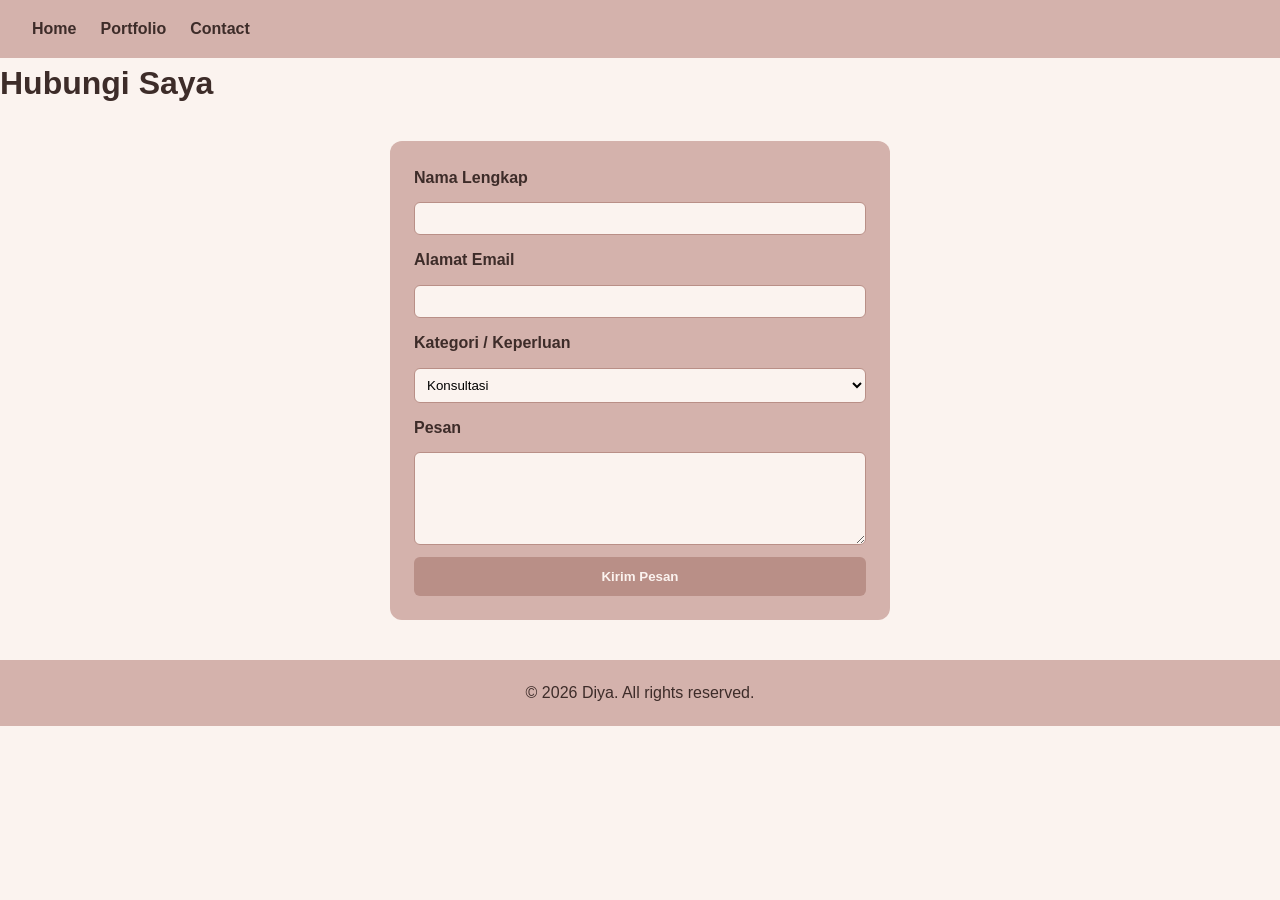
==== MINGGU 1/contact.html @ 4a6feed2 "hi testing" ====
<!DOCTYPE html>
<html lang="id">
<head>
  <meta charset="UTF-8">
  <meta name="viewport" content="width=device-width, initial-scale=1.0">
  <title>Contact - Diya</title>
  <link rel="stylesheet" href="vanilla.css">
</head>
<body>

  <header>
    <nav>
      <ul>
        <li><a href="index.html">Home</a></li>
        <li><a href="portfolio.html">Portfolio</a></li>
        <li><a href="contact.html">Contact</a></li>
      </ul>
    </nav>
  </header>

  <main>
    <h1>Hubungi Saya</h1>

    <form>
      <label for="nama">Nama Lengkap</label>
      <input type="text" id="nama" name="nama" required>

      <label for="email">Alamat Email</label>
      <input type="email" id="email" name="email" required>

      <label for="kategori">Kategori / Keperluan</label>
      <select id="kategori" name="kategori">
        <option value="konsultasi">Konsultasi</option>
        <option value="kolaborasi">Kolaborasi Proyek</option>
        <option value="pertanyaan">Pertanyaan Umum</option>
      </select>

      <label for="pesan">Pesan</label>
      <textarea id="pesan" name="pesan" rows="5" required></textarea>

      <button type="submit">Kirim Pesan</button>
    </form>
  </main>

  <footer>
    <p>&copy; 2026 Diya. All rights reserved.</p>
  </footer>

</body>
</html>
---- MINGGU 1/vanilla.css ----
/* ===== Variables ===== */
:root {
  --mauve: #D4B2AC;
  --mauve-dark: #B98F87;
  --cream: #FBF3EF;
  --text-dark: #3D2C29;
}

/* ===== Reset dasar ===== */
* {
  margin: 0;
  padding: 0;
  box-sizing: border-box;
}

body {
  font-family: Arial, sans-serif;
  color: var(--text-dark);
  background-color: var(--cream);
  line-height: 1.6;
}

/* ===== Header & Nav ===== */
header {
  background-color: var(--mauve);
  padding: 16px 32px;
}

nav ul {
  list-style: none;
  display: flex;
  gap: 24px;
}

nav a {
  text-decoration: none;
  color: var(--text-dark);
  font-weight: bold;
}

nav a:hover {
  color: var(--mauve-dark);
}

/* ===== Hero Section ===== */
#hero {
  text-align: center;
  padding: 60px 20px;
  background-color: var(--mauve);
}

#hero img {
  width: 150px;
  height: 150px;
  border-radius: 50%;
  object-fit: cover;
  border: 4px solid var(--cream);
}

#hero h1 {
  margin-top: 16px;
  font-size: 2rem;
}

/* ===== About & Skills ===== */
#about, #skills {
  padding: 40px 32px;
}

#skills ul {
  list-style: none;
  display: flex;
  flex-wrap: wrap;
  gap: 12px;
}

#skills li {
  background-color: var(--mauve);
  padding: 8px 16px;
  border-radius: 20px;
  font-size: 0.9rem;
}

/* ===== Portfolio: Project Grid ===== */
#project-grid {
  display: grid;
  grid-template-columns: repeat(auto-fit, minmax(280px, 1fr));
  gap: 24px;
  padding: 32px;
}

.project-card {
  background-color: var(--mauve);
  padding: 20px;
  border-radius: 12px;
  border: 2px solid var(--mauve-dark);
}

.tech-badges {
  display: flex;
  gap: 8px;
  margin: 12px 0;
}

.tech-badges span {
  background-color: var(--mauve-dark);
  color: var(--cream);
  padding: 4px 10px;
  border-radius: 12px;
  font-size: 0.8rem;
}

/* ===== Contact Form ===== */
form {
  max-width: 500px;
  margin: 32px auto;
  padding: 24px;
  background-color: var(--mauve);
  border-radius: 12px;
  display: flex;
  flex-direction: column;
  gap: 12px;
}

label {
  font-weight: bold;
}

input, select, textarea {
  padding: 8px;
  border: 1px solid var(--mauve-dark);
  border-radius: 6px;
  font-family: inherit;
  background-color: var(--cream);
}

button {
  background-color: var(--mauve-dark);
  color: var(--cream);
  border: none;
  padding: 12px;
  border-radius: 6px;
  font-weight: bold;
  cursor: pointer;
}

button:hover {
  background-color: var(--text-dark);
}

/* ===== Footer ===== */
footer {
  text-align: center;
  padding: 20px;
  background-color: var(--mauve);
  margin-top: 40px;
}
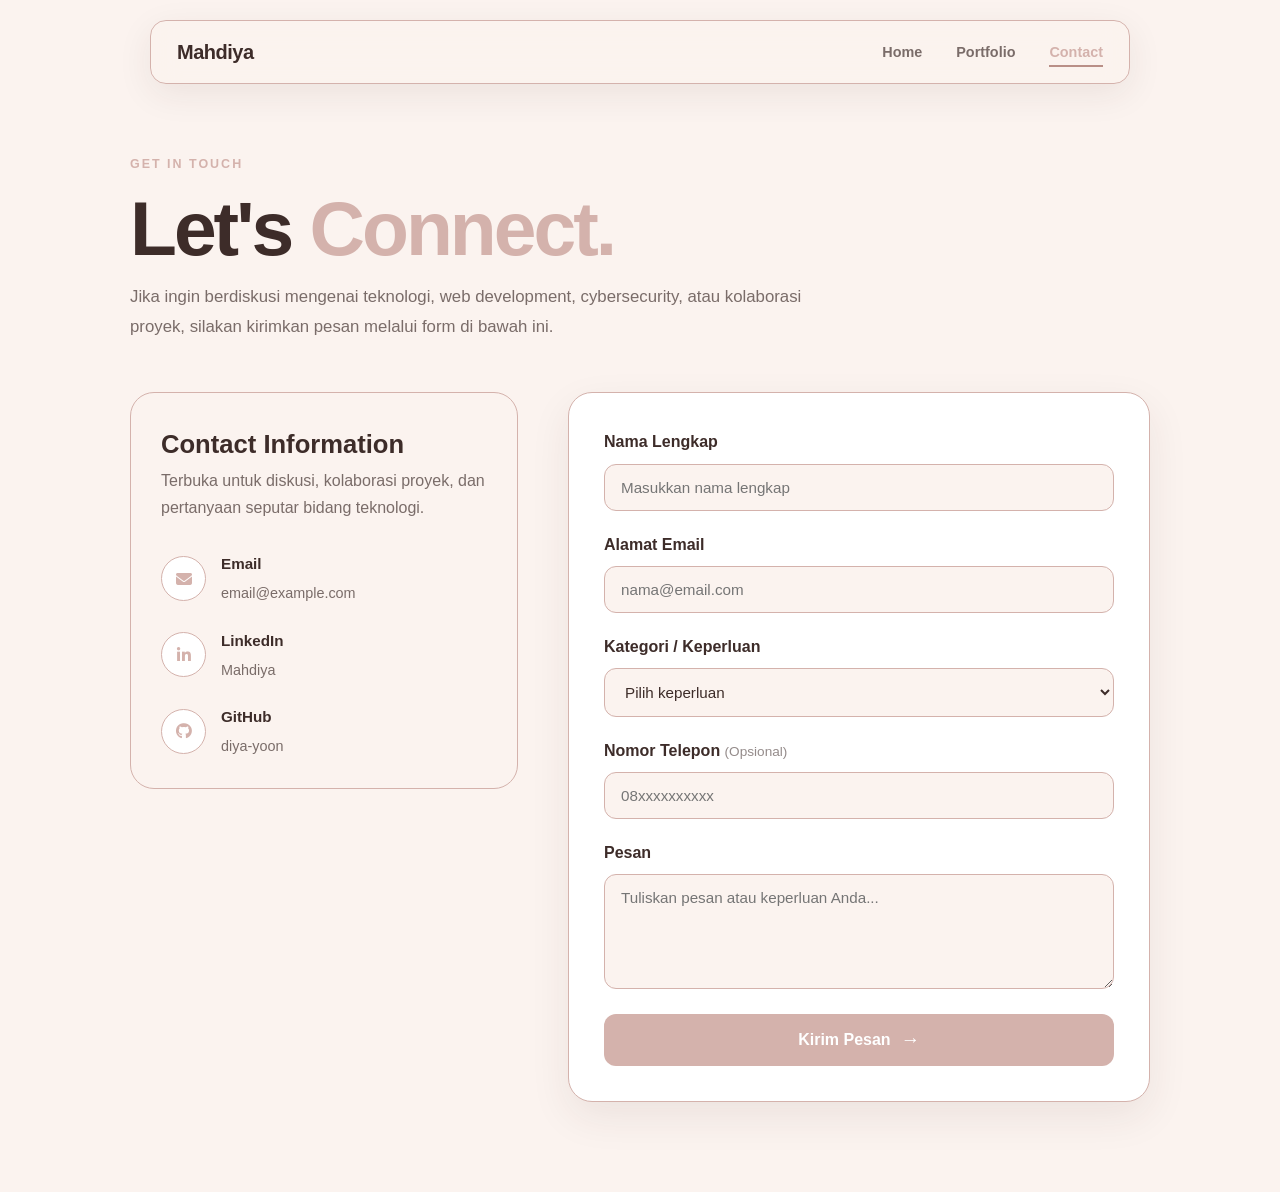
==== commit 2617c5f2: "hi testing" ====
--- a/MINGGU 1/contact.html
+++ b/MINGGU 1/contact.html
@@ -1,50 +1,122 @@
 <!DOCTYPE html>
 <html lang="id">
 <head>
-  <meta charset="UTF-8">
-  <meta name="viewport" content="width=device-width, initial-scale=1.0">
-  <title>Contact - Diya</title>
-  <link rel="stylesheet" href="vanilla.css">
+    <meta charset="UTF-8">
+    <meta name="viewport" content="width=device-width, initial-scale=1.0">
+    <title>Contact | Mahdiya</title>
+    <link rel="stylesheet" href="style.css">
+    <link rel="stylesheet"
+          href="https://cdnjs.cloudflare.com/ajax/libs/font-awesome/6.5.2/css/all.min.css">
 </head>
 <body>
 
-  <header>
-    <nav>
-      <ul>
-        <li><a href="index.html">Home</a></li>
-        <li><a href="portfolio.html">Portfolio</a></li>
-        <li><a href="contact.html">Contact</a></li>
-      </ul>
+<header class="site-header">
+    <nav class="navbar">
+        <a href="index.html" class="logo">Mahdiya</a>
+        <ul class="nav-menu">
+            <li><a href="index.html">Home</a></li>
+            <li><a href="portfolio.html">Portfolio</a></li>
+            <li><a href="contact.html" class="active">Contact</a></li>
+        </ul>
     </nav>
-  </header>
+</header>
 
-  <main>
-    <h1>Hubungi Saya</h1>
+<main>
+    <section class="contact-section">
+        <div class="contact-header">
+            <p class="section-label">GET IN TOUCH</p>
+            <h1>Let's <span>Connect.</span></h1>
+            <p>
+                Jika ingin berdiskusi mengenai teknologi, web development,
+                cybersecurity, atau kolaborasi proyek, silakan kirimkan pesan
+                melalui form di bawah ini.
+            </p>
+        </div>
 
-    <form>
-      <label for="nama">Nama Lengkap</label>
-      <input type="text" id="nama" name="nama" required>
+        <div class="contact-container">
+            <div class="contact-info">
+                <h2>Contact Information</h2>
+                <p>
+                    Terbuka untuk diskusi, kolaborasi proyek, dan pertanyaan
+                    seputar bidang teknologi.
+                </p>
 
-      <label for="email">Alamat Email</label>
-      <input type="email" id="email" name="email" required>
+                <div class="contact-item">
+                    <div class="contact-icon">
+                        <i class="fa-solid fa-envelope"></i>
+                    </div>
+                    <div>
+                        <h3>Email</h3>
+                        <p>email@example.com</p>
+                    </div>
+                </div>
 
-      <label for="kategori">Kategori / Keperluan</label>
-      <select id="kategori" name="kategori">
-        <option value="konsultasi">Konsultasi</option>
-        <option value="kolaborasi">Kolaborasi Proyek</option>
-        <option value="pertanyaan">Pertanyaan Umum</option>
-      </select>
+                <div class="contact-item">
+                    <div class="contact-icon">
+                        <i class="fa-brands fa-linkedin-in"></i>
+                    </div>
+                    <div>
+                        <h3>LinkedIn</h3>
+                        <p>Mahdiya</p>
+                    </div>
+                </div>
 
-      <label for="pesan">Pesan</label>
-      <textarea id="pesan" name="pesan" rows="5" required></textarea>
+                <div class="contact-item">
+                    <div class="contact-icon">
+                        <i class="fa-brands fa-github"></i>
+                    </div>
+                    <div>
+                        <h3>GitHub</h3>
+                        <p>diya-yoon</p>
+                    </div>
+                </div>
+            </div>
 
-      <button type="submit">Kirim Pesan</button>
-    </form>
-  </main>
+            <div class="contact-form-wrapper">
+                <form class="contact-form" action="#" method="post">
+                    <div class="form-group">
+                        <label for="name">Nama Lengkap</label>
+                        <input type="text" id="name" name="name"
+                               placeholder="Masukkan nama lengkap" required>
+                    </div>
 
-  <footer>
-    <p>&copy; 2026 Diya. All rights reserved.</p>
-  </footer>
+                    <div class="form-group">
+                        <label for="email">Alamat Email</label>
+                        <input type="email" id="email" name="email"
+                               placeholder="nama@email.com" required>
+                    </div>
+
+                    <div class="form-group">
+                        <label for="category">Kategori / Keperluan</label>
+                        <select id="category" name="category" required>
+                            <option value="" selected disabled>Pilih keperluan</option>
+                            <option value="consultation">Konsultasi</option>
+                            <option value="collaboration">Kolaborasi Proyek</option>
+                            <option value="question">Pertanyaan Umum</option>
+                        </select>
+                    </div>
+
+                    <div class="form-group">
+                        <label for="phone">Nomor Telepon <span>(Opsional)</span></label>
+                        <input type="tel" id="phone" name="phone"
+                               placeholder="08xxxxxxxxxx">
+                    </div>
+
+                    <div class="form-group">
+                        <label for="message">Pesan</label>
+                        <textarea id="message" name="message" rows="5"
+                                  placeholder="Tuliskan pesan atau keperluan Anda..."
+                                  required></textarea>
+                    </div>
+
+                    <button type="submit" class="contact-submit">
+                        Kirim Pesan <span>→</span>
+                    </button>
+                </form>
+            </div>
+        </div>
+    </section>
+</main>
 
 </body>
-</html>+</html>
--- a/MINGGU 1/style.css
+++ b/MINGGU 1/style.css
@@ -0,0 +1,1432 @@
+
+* {
+    margin: 0;
+    padding: 0;
+    box-sizing: border-box;
+}
+
+html {
+    scroll-behavior: smooth;
+}
+
+body {
+    font-family: "Segoe UI", Arial, sans-serif;
+    background: #FBF3EF;
+    color: #3D2C29;
+    line-height: 1.7;
+}
+
+a {
+    text-decoration: none;
+    color: inherit;
+}
+
+ul {
+    list-style: none;
+}
+
+
+/* ========================================
+   VARIABLES
+======================================== */
+
+:root {
+    --blue: #D4B2AC;
+    --blue-dark: #B98F87;
+    --blue-light: #FBF3EF;
+
+    --yellow: #B98F87;
+    --yellow-light: #FBF3EF;
+
+    --dark: #3D2C29;
+    --gray: rgba(61,44,41,0.68);
+    --border: #D4B2AC;
+
+    --white: #FBF3EF;
+}
+
+
+/* ========================================
+   NAVIGATION
+======================================== */
+
+.site-header {
+    position: sticky;
+    top: 20px;
+    z-index: 1000;
+
+    max-width: 1020px;
+    margin: 0 auto;
+
+    padding: 0 20px;
+}
+
+.navbar {
+    min-height: 64px;
+
+    padding: 0 26px;
+
+    display: flex;
+    align-items: center;
+    justify-content: space-between;
+
+    background: rgba(251, 243, 239, 0.94);
+
+    border: 1px solid var(--border);
+    border-radius: 16px;
+
+    box-shadow:
+        0 10px 35px rgba(61, 44, 41, 0.08);
+
+    backdrop-filter: blur(14px);
+}
+
+.logo {
+    font-size: 1.25rem;
+    font-weight: 800;
+    letter-spacing: -0.5px;
+}
+
+.logo span {
+    color: var(--blue);
+}
+
+.nav-menu {
+    display: flex;
+    gap: 34px;
+}
+
+.nav-menu a {
+    position: relative;
+
+    color: rgba(61,44,41,0.68);
+
+    font-size: 0.9rem;
+    font-weight: 600;
+
+    transition: color 0.2s ease;
+}
+
+.nav-menu a:hover,
+.nav-menu a.active {
+    color: var(--blue);
+}
+
+.nav-menu a::after {
+    content: "";
+
+    position: absolute;
+
+    left: 0;
+    bottom: -7px;
+
+    width: 0;
+    height: 2px;
+
+    background: var(--yellow);
+
+    transition: width 0.2s ease;
+}
+
+.nav-menu a:hover::after,
+.nav-menu a.active::after {
+    width: 100%;
+}
+
+
+/* ========================================
+   HERO
+======================================== */
+
+.hero {
+    max-width: 1020px;
+
+    min-height: 650px;
+
+    margin: auto;
+    padding: 80px 20px 70px;
+
+    display: grid;
+
+    grid-template-columns: 1.1fr 0.9fr;
+
+    align-items: center;
+
+    gap: 60px;
+}
+
+.hero-label {
+    color: var(--blue);
+
+    font-size: 0.78rem;
+    font-weight: 800;
+
+    letter-spacing: 2px;
+    text-transform: uppercase;
+}
+
+.hero h1 {
+    margin-top: 12px;
+
+    font-size: clamp(4rem, 5vw, 6.8rem);
+
+    line-height: 0.95;
+
+    letter-spacing: -5px;
+}
+
+.hero h1 span {
+    color: var(--blue);
+}
+
+.hero h2 {
+    max-width: 620px;
+
+    margin-top: 28px;
+
+    color: #3D2C29;
+
+    font-size: clamp(1.7rem, 2vw, 2.6rem);
+
+    line-height: 1.15;
+
+    letter-spacing: -1px;
+}
+
+.hero-description {
+    max-width: 570px;
+
+    margin-top: 22px;
+
+    color: var(--gray);
+
+    font-size: 1rem;
+}
+
+.hero-actions {
+    margin-top: 32px;
+}
+
+
+/* ========================================
+   BUTTON
+======================================== */
+
+.btn {
+    display: inline-flex;
+
+    align-items: center;
+    gap: 14px;
+
+    padding: 13px 22px;
+
+    border-radius: 10px;
+
+    font-weight: 700;
+
+    transition:
+        transform 0.2s ease,
+        box-shadow 0.2s ease,
+        background 0.2s ease;
+}
+
+.btn span {
+    font-size: 1.2rem;
+}
+
+.btn-primary {
+    background: var(--blue);
+
+    color: white;
+
+    box-shadow:
+        0 12px 25px rgba(185, 143, 135, 0.22);
+}
+
+.btn-primary:hover {
+    background: var(--blue-dark);
+
+    transform: translateY(-2px);
+
+    box-shadow:
+        0 15px 30px rgba(185, 143, 135, 0.28);
+}
+
+
+/* ========================================
+   PROFILE
+======================================== */
+
+.hero-profile {
+    position: relative;
+
+    min-height: 430px;
+
+    display: flex;
+
+    align-items: center;
+    justify-content: center;
+}
+
+.profile-glow {
+    position: absolute;
+
+    width: 350px;
+    height: 350px;
+
+    border-radius: 50%;
+
+    background: #FBF3EF;
+
+    filter: blur(5px);
+}
+
+.profile-image {
+    position: relative;
+
+    z-index: 2;
+
+    width: 330px;
+    height: 330px;
+
+    border-radius: 50%;
+
+    overflow: hidden;
+
+    background: #FBF3EF;
+
+    border: 8px solid white;
+
+    box-shadow:
+        0 25px 60px rgba(61, 44, 41, 0.14),
+        0 0 0 1px #D4B2AC;
+}
+
+.profile-image img {
+    width: 100%;
+    height: 100%;
+
+    object-fit: cover;
+}
+
+.yellow-orb {
+    position: absolute;
+
+    z-index: 3;
+
+    width: 72px;
+    height: 72px;
+
+    right: 45px;
+    top: 55px;
+
+    border-radius: 50%;
+
+    background: var(--yellow);
+}
+
+.blue-orb {
+    position: absolute;
+
+    z-index: 3;
+
+    width: 48px;
+    height: 48px;
+
+    left: 35px;
+    bottom: 70px;
+
+    border-radius: 50%;
+
+    background: #D4B2AC;
+}
+
+
+/* ========================================
+   EXPERTISE
+======================================== */
+
+.expertise {
+    max-width: 1020px;
+
+    margin: 0 auto;
+
+    padding: 0 20px 70px;
+}
+
+.expertise-label {
+    margin-bottom: 18px;
+
+    color: rgba(61,44,41,0.55);
+
+    font-size: 0.75rem;
+    font-weight: 800;
+
+    letter-spacing: 2px;
+    text-transform: uppercase;
+}
+
+.expertise-list {
+    display: flex;
+
+    flex-wrap: wrap;
+
+    gap: 10px;
+}
+
+.expertise-list span {
+    padding: 8px 14px;
+
+    background: white;
+
+    border: 1px solid var(--border);
+
+    border-radius: 999px;
+
+    color: rgba(61,44,41,0.72);
+
+    font-size: 0.85rem;
+    font-weight: 600;
+}
+
+
+/* ========================================
+   SECTION
+======================================== */
+
+.section {
+    max-width: 1020px;
+
+    margin: auto;
+
+    padding: 100px 20px;
+}
+
+.section-heading {
+    max-width: 700px;
+
+    margin-bottom: 55px;
+}
+
+.section-label {
+    color: var(--blue);
+
+    font-size: 0.75rem;
+    font-weight: 800;
+
+    letter-spacing: 2px;
+    text-transform: uppercase;
+}
+
+.section-heading h2 {
+    margin-top: 10px;
+
+    font-size: clamp(2rem, 4vw, 3.2rem);
+
+    line-height: 1.15;
+
+    letter-spacing: -1px;
+}
+
+
+/* ========================================
+   ABOUT
+======================================== */
+
+.about {
+    border-top: 1px solid var(--border);
+}
+
+.about-grid {
+    display: grid;
+
+    grid-template-columns: 0.8fr 1.2fr;
+
+    gap: 70px;
+}
+
+.about-description {
+    color: var(--gray);
+
+    font-size: 1rem;
+}
+
+.about-description p + p {
+    margin-top: 22px;
+}
+
+.skills h3 {
+    margin-bottom: 22px;
+
+    font-size: 1.2rem;
+}
+
+.skill-grid {
+    display: grid;
+
+    grid-template-columns: repeat(2, 1fr);
+
+    gap: 14px;
+}
+
+.skill-card {
+    padding: 22px;
+
+    background: white;
+
+    border: 1px solid var(--border);
+
+    border-radius: 14px;
+
+    transition:
+        transform 0.2s ease,
+        box-shadow 0.2s ease;
+}
+
+.skill-card:hover {
+    transform: translateY(-4px);
+
+    box-shadow:
+        0 15px 35px rgba(61, 44, 41, 0.10);
+}
+
+.skill-number {
+    color: var(--yellow);
+
+    font-size: 0.75rem;
+    font-weight: 800;
+}
+
+.skill-card h4 {
+    margin-top: 8px;
+
+    font-size: 1rem;
+}
+
+.skill-card p {
+    margin-top: 5px;
+
+    color: var(--gray);
+
+    font-size: 0.82rem;
+}
+
+
+/* ========================================
+   JOURNEY
+======================================== */
+
+.journey {
+    background: white;
+
+    max-width: none;
+
+    padding-left: max(20px, calc((100% - 980px) / 2));
+    padding-right: max(20px, calc((100% - 980px) / 2));
+}
+
+.journey-grid {
+    display: grid;
+
+    grid-template-columns: repeat(2, 1fr);
+
+    gap: 20px;
+}
+
+.journey-card {
+    padding: 32px;
+
+    background: #FBF3EF;
+
+    border: 1px solid var(--border);
+
+    border-radius: 16px;
+}
+
+.journey-year {
+    color: var(--blue);
+
+    font-size: 0.75rem;
+    font-weight: 800;
+
+    letter-spacing: 1.5px;
+    text-transform: uppercase;
+}
+
+.journey-card h3 {
+    margin-top: 10px;
+
+    font-size: 1.35rem;
+}
+
+.journey-place {
+    margin-top: 3px;
+
+    color: rgba(61,44,41,0.72);
+
+    font-weight: 600;
+}
+
+.journey-card p:last-child {
+    margin-top: 16px;
+
+    color: var(--gray);
+}
+
+
+/* ========================================
+   CTA
+======================================== */
+
+.cta {
+    max-width: 980px;
+
+    margin: 100px auto;
+
+    padding: 70px 30px;
+
+    text-align: center;
+
+    border-radius: 24px;
+
+    background:
+        linear-gradient(
+            135deg,
+            #D4B2AC,
+            #FBF3EF
+        );
+
+    border: 1px solid var(--border);
+}
+
+.cta h2 {
+    margin-top: 8px;
+
+    font-size: clamp(2rem, 4vw, 3rem);
+}
+
+.cta p:not(.section-label) {
+    margin: 14px auto 25px;
+
+    max-width: 500px;
+
+    color: var(--gray);
+}
+
+
+/* ========================================
+   FOOTER
+======================================== */
+
+.site-footer {
+    padding: 28px 20px;
+
+    display: flex;
+
+    justify-content: space-between;
+
+    max-width: 1020px;
+
+    margin: auto;
+
+    border-top: 1px solid var(--border);
+
+    color: rgba(61,44,41,0.55);
+
+    font-size: 0.8rem;
+}
+
+
+/* ========================================
+   RESPONSIVE
+======================================== */
+
+@media (max-width: 800px) {
+
+    .site-header {
+        top: 10px;
+    }
+
+    .navbar {
+        padding: 0 18px;
+    }
+
+    .nav-menu {
+        gap: 18px;
+    }
+
+    .hero {
+        grid-template-columns: 1fr;
+
+        text-align: center;
+
+        padding-top: 70px;
+    }
+
+    .hero-profile {
+        order: -1;
+
+        min-height: 350px;
+    }
+
+    .hero-description {
+        margin-left: auto;
+        margin-right: auto;
+    }
+
+    .hero-actions {
+        display: flex;
+        justify-content: center;
+    }
+
+    .about-grid {
+        grid-template-columns: 1fr;
+
+        gap: 45px;
+    }
+
+    .journey-grid {
+        grid-template-columns: 1fr;
+    }
+
+    .site-footer {
+        flex-direction: column;
+
+        gap: 5px;
+
+        text-align: center;
+    }
+}
+
+
+@media (max-width: 500px) {
+
+    .navbar {
+        min-height: 58px;
+    }
+
+    .logo {
+        font-size: 1rem;
+    }
+
+    .nav-menu {
+        gap: 12px;
+    }
+
+    .nav-menu a {
+        font-size: 0.78rem;
+    }
+
+    .hero {
+        padding-top: 50px;
+    }
+
+    .hero h1 {
+        font-size: 4rem;
+
+        letter-spacing: -3px;
+    }
+
+    .hero h2 {
+        font-size: 1.5rem;
+    }
+
+    .profile-image {
+        width: 260px;
+        height: 260px;
+    }
+
+    .profile-glow {
+        width: 280px;
+        height: 280px;
+    }
+
+    .yellow-orb {
+        right: 20px;
+        top: 50px;
+
+        width: 55px;
+        height: 55px;
+    }
+
+    .blue-orb {
+        left: 15px;
+        bottom: 50px;
+
+        width: 38px;
+        height: 38px;
+    }
+
+    .skill-grid {
+        grid-template-columns: 1fr;
+    }
+}
+
+/* ========================================
+   PORTFOLIO
+======================================== */
+
+.portfolio-hero {
+    max-width: 1020px;
+
+    margin: auto;
+
+    padding: 110px 20px 70px;
+}
+
+.portfolio-hero h1 {
+    margin-top: 10px;
+
+    font-size: clamp(3rem, 7vw, 5.5rem);
+
+    line-height: 1;
+
+    letter-spacing: -4px;
+}
+
+.portfolio-hero h1 span {
+    color: var(--blue);
+}
+
+.portfolio-hero > p:last-child {
+    max-width: 600px;
+
+    margin-top: 25px;
+
+    color: var(--gray);
+
+    font-size: 1rem;
+}
+
+
+/* PROJECT SECTION */
+
+.project-section {
+    max-width: 1020px;
+
+    margin: auto;
+
+    padding: 20px 20px 100px;
+}
+
+.project-grid {
+    display: grid;
+
+    grid-template-columns: repeat(2, 1fr);
+
+    gap: 20px;
+}
+
+
+/* PROJECT CARD */
+
+.project-card {
+    position: relative;
+
+    min-height: 390px;
+
+    padding: 30px;
+
+    background: white;
+
+    border: 1px solid var(--border);
+
+    border-radius: 18px;
+
+    overflow: hidden;
+
+    transition:
+        transform 0.2s ease,
+        box-shadow 0.2s ease;
+}
+
+.project-card:hover {
+    transform: translateY(-5px);
+
+    box-shadow:
+        0 20px 45px rgba(61, 44, 41, 0.12);
+}
+
+.project-card::after {
+    content: "";
+
+    position: absolute;
+
+    width: 120px;
+    height: 120px;
+
+    right: -40px;
+    bottom: -40px;
+
+    border-radius: 50%;
+
+    background: var(--blue-light);
+}
+
+.project-number {
+    color: var(--yellow);
+
+    font-size: 0.8rem;
+
+    font-weight: 800;
+
+    letter-spacing: 2px;
+}
+
+.project-content {
+    position: relative;
+
+    z-index: 2;
+}
+
+.project-category {
+    margin-top: 35px;
+
+    color: var(--blue);
+
+    font-size: 0.72rem;
+
+    font-weight: 800;
+
+    letter-spacing: 1.5px;
+
+    text-transform: uppercase;
+}
+
+.project-card h2 {
+    margin-top: 8px;
+
+    font-size: 1.65rem;
+
+    line-height: 1.2;
+}
+
+.project-card p:not(.project-category) {
+    margin-top: 14px;
+
+    color: var(--gray);
+
+    font-size: 0.9rem;
+}
+
+.project-tags {
+    display: flex;
+
+    flex-wrap: wrap;
+
+    gap: 7px;
+
+    margin-top: 22px;
+}
+
+.project-tags span {
+    padding: 5px 10px;
+
+    border-radius: 999px;
+
+    background: var(--blue-light);
+
+    color: var(--blue-dark);
+
+    font-size: 0.72rem;
+
+    font-weight: 700;
+}
+
+.project-link {
+    display: inline-block;
+
+    margin-top: 25px;
+
+    color: var(--blue);
+
+    font-size: 0.85rem;
+
+    font-weight: 700;
+}
+
+.project-link:hover {
+    color: var(--blue-dark);
+}
+
+
+/* PORTFOLIO RESPONSIVE */
+
+@media (max-width: 700px) {
+
+    .project-grid {
+        grid-template-columns: 1fr;
+    }
+
+    .portfolio-hero {
+        padding-top: 80px;
+    }
+
+    .portfolio-hero h1 {
+        letter-spacing: -2px;
+    }
+
+}
+
+/* ========================================
+   PROJECT IMAGE SLIDER
+======================================== */
+
+.project-slider {
+    position: relative;
+
+    width: 100%;
+
+    margin-top: 28px;
+}
+
+/* Area yang terlihat */
+
+.slider-window {
+    width: 100%;
+
+    overflow: hidden;
+
+    border-radius: 12px;
+
+    border: 1px solid var(--border);
+
+    background: #FBF3EF;    
+}
+
+/* Track yang bergerak */
+
+.slider-track {
+    display: flex;
+
+    width: 100%;
+
+    transition: transform 0.45s ease;
+}
+
+/* Setiap slide */
+
+.slide {
+    flex: 0 0 100%;
+
+    width: 100%;
+
+    display: flex;
+
+    justify-content: center;
+    align-items: center;
+
+    box-sizing: border-box;
+}
+/* Screenshot */
+
+.slide img {
+    display: block;
+
+    width: 100%;
+
+    height: auto;
+
+    max-height: 360px;
+
+    object-fit: contain;
+
+    border-radius: 10px;
+}
+
+
+/* ========================================
+   SLIDER BUTTON
+======================================== */
+
+.slider-button {
+    position: absolute;
+
+    top: 50%;
+
+    transform: translateY(-50%);
+
+    width: 44px;
+    height: 44px;
+
+    border-radius: 50%;
+
+    border: 1px solid #D4B2AC;
+
+    background: rgba(251, 243, 239, 0.95);
+
+    color: #B98F87;
+
+    font-size: 22px;
+
+    font-weight: 700;
+
+    cursor: pointer;
+
+    z-index: 5;
+
+    box-shadow: 0 5px 15px rgba(61, 44, 41, 0.12);
+
+    transition:
+        transform 0.2s ease,
+        background 0.2s ease;
+}
+
+.slider-button:hover {
+    background: #FBF3EF;
+
+    transform:
+        translateY(-50%)
+        scale(1.08);
+}
+
+.slider-prev {
+    left: 14px;
+}
+
+.slider-next {
+    right: 14px;
+}
+
+
+/* ========================================
+   SLIDER DOTS
+======================================== */
+
+.slider-dots {
+    display: flex;
+
+    justify-content: center;
+    align-items: center;
+
+    gap: 9px;
+
+    margin-top: 15px;
+}
+
+.slider-dot {
+    width: 9px;
+    height: 9px;
+
+    padding: 0;
+
+    border: none;
+
+    border-radius: 50%;
+
+    background: #D4B2AC;
+
+    cursor: pointer;
+
+    transition:
+        width 0.2s ease,
+        background 0.2s ease;
+}
+
+.slider-dot.active {
+    width: 24px;
+
+    border-radius: 10px;
+
+    background: #B98F87;
+}
+
+/* ========================================
+   CONTACT PAGE
+======================================== */
+
+.contact-section {
+    max-width: 1100px;
+    margin: 0 auto;
+    padding: 90px 40px;
+}
+
+
+/* HEADER */
+
+.contact-header {
+    max-width: 700px;
+    margin-bottom: 50px;
+}
+
+.contact-header .section-label {
+    color: var(--blue);
+    font-size: 0.78rem;
+    font-weight: 800;
+    letter-spacing: 2px;
+    text-transform: uppercase;
+}
+
+.contact-header h1 {
+    margin: 15px 0;
+    font-size: clamp(3rem, 6vw, 5rem);
+    line-height: 1;
+    letter-spacing: -3px;
+}
+
+.contact-header h1 span {
+    color: var(--blue);
+}
+
+.contact-header > p:last-child {
+    color: rgba(61,44,41,0.68);
+    font-size: 1.05rem;
+    line-height: 1.8;
+}
+
+
+
+/* CONTACT CONTAINER */
+
+.contact-container {
+    display: grid;
+    grid-template-columns: 0.8fr 1.2fr;
+    gap: 50px;
+    align-items: start;
+}
+
+
+
+/* INFORMATION */
+
+.contact-info {
+    padding: 30px;
+    border-radius: 24px;
+    background: #FBF3EF;
+    border: 1px solid #D4B2AC;
+}
+
+.contact-info h2 {
+    margin-top: 0;
+    color: #3D2C29;
+    font-size: 1.6rem;
+}
+
+.contact-info > p {
+    color: rgba(61,44,41,0.68);
+    line-height: 1.7;
+    margin-bottom: 30px;
+}
+
+
+
+/* CONTACT ITEM */
+
+.contact-item {
+    display: flex;
+    align-items: center;
+    gap: 15px;
+    margin-top: 22px;
+}
+
+.contact-icon {
+    width: 45px;
+    height: 45px;
+
+    display: flex;
+    align-items: center;
+    justify-content: center;
+
+    border-radius: 50%;
+
+    background: white;
+    border: 1px solid #D4B2AC;
+
+    color: var(--blue);
+    font-weight: 800;
+}
+
+.contact-item h3 {
+    margin: 0 0 4px;
+    font-size: 0.95rem;
+    color: #3D2C29;
+}
+
+.contact-item p {
+    margin: 0;
+    color: rgba(61,44,41,0.68);
+    font-size: 0.9rem;
+}
+
+
+
+/* FORM */
+
+.contact-form-wrapper {
+    padding: 35px;
+
+    background: white;
+
+    border: 1px solid #D4B2AC;
+    border-radius: 24px;
+
+    box-shadow: 0 15px 40px rgba(61, 44, 41, 0.08);
+}
+
+.contact-form {
+    display: flex;
+    flex-direction: column;
+    gap: 20px;
+}
+
+
+
+/* FORM GROUP */
+
+.form-group {
+    display: flex;
+    flex-direction: column;
+    gap: 8px;
+}
+
+.form-group label {
+    font-weight: 700;
+    color: #3D2C29;
+}
+
+.form-group label span {
+    font-weight: 400;
+    color: rgba(61,44,41,0.55);
+    font-size: 0.85rem;
+}
+
+
+
+/* INPUT */
+
+.form-group input,
+.form-group select,
+.form-group textarea {
+
+    width: 100%;
+    box-sizing: border-box;
+
+    padding: 14px 16px;
+
+    border: 1px solid #D4B2AC;
+    border-radius: 12px;
+
+    background: #FBF3EF;
+
+    color: #3D2C29;
+
+    font-family: inherit;
+    font-size: 0.95rem;
+
+    outline: none;
+
+    transition:
+        border-color 0.2s ease,
+        box-shadow 0.2s ease;
+}
+
+
+.form-group textarea {
+    resize: vertical;
+}
+
+
+.form-group input:focus,
+.form-group select:focus,
+.form-group textarea:focus {
+
+    border-color: var(--blue);
+
+    box-shadow:
+        0 0 0 3px rgba(185, 143, 135, 0.12);
+}
+
+
+
+/* SUBMIT BUTTON */
+
+.contact-submit {
+
+    margin-top: 5px;
+
+    padding: 15px 25px;
+
+    border: none;
+    border-radius: 12px;
+
+    background: var(--blue);
+    color: white;
+
+    font-size: 1rem;
+    font-weight: 700;
+
+    cursor: pointer;
+
+    display: flex;
+    align-items: center;
+    justify-content: center;
+    gap: 10px;
+
+    transition:
+        transform 0.2s ease,
+        box-shadow 0.2s ease;
+}
+
+
+.contact-submit:hover {
+
+    transform: translateY(-2px);
+
+    box-shadow:
+        0 10px 25px rgba(185, 143, 135, 0.25);
+}
+
+
+.contact-submit span {
+    font-size: 1.2rem;
+}
+
+
+
+/* RESPONSIVE */
+
+@media (max-width: 800px) {
+
+    .contact-section {
+        padding: 60px 25px;
+    }
+
+    .contact-container {
+        grid-template-columns: 1fr;
+    }
+
+    .contact-header h1 {
+        letter-spacing: -2px;
+    }
+
+}
+
+/* ========================================
+   MAHDIYA PROFILE PLACEHOLDER
+======================================== */
+.profile-placeholder {
+    position: relative;
+    z-index: 2;
+    width: 330px;
+    height: 330px;
+    border-radius: 50%;
+    display: flex;
+    align-items: center;
+    justify-content: center;
+    background: #FBF3EF;
+    border: 8px solid white;
+    box-shadow:
+        0 25px 60px rgba(61, 44, 41, 0.14),
+        0 0 0 1px #D4B2AC;
+    color: var(--blue);
+    font-size: 1.5rem;
+    font-weight: 800;
+    letter-spacing: 2px;
+}
+
+@media (max-width: 500px) {
+    .profile-placeholder {
+        width: 260px;
+        height: 260px;
+    }
+}
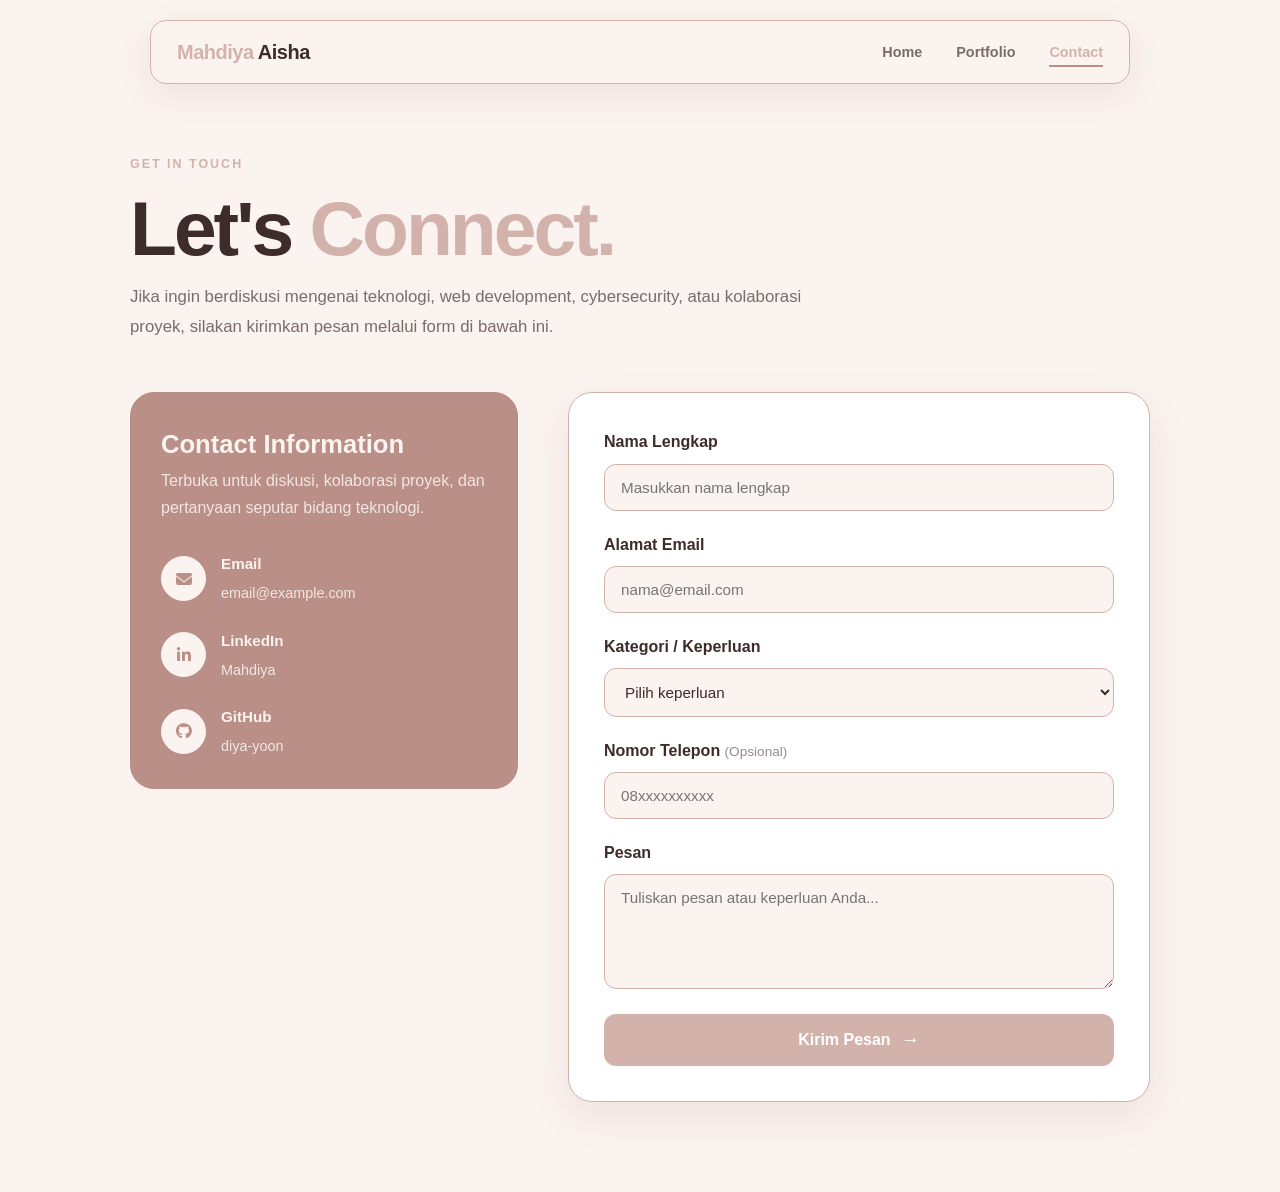
==== commit 81f14209: "masih develop" ====
--- a/MINGGU 1/contact.html
+++ b/MINGGU 1/contact.html
@@ -12,7 +12,7 @@
 
 <header class="site-header">
     <nav class="navbar">
-        <a href="index.html" class="logo">Mahdiya</a>
+        <a href="index.html" class="logo"><span>Mahdiya</span> Aisha</a>
         <ul class="nav-menu">
             <li><a href="index.html">Home</a></li>
             <li><a href="portfolio.html">Portfolio</a></li>
--- a/MINGGU 1/style.css
+++ b/MINGGU 1/style.css
@@ -168,6 +168,8 @@
 .hero h1 {
     margin-top: 12px;
 
+    color: var(--blue);
+
     font-size: clamp(4rem, 5vw, 6.8rem);
 
     line-height: 0.95;
@@ -176,7 +178,7 @@
 }
 
 .hero h1 span {
-    color: var(--blue);
+    color: var(--dark);
 }
 
 .hero h2 {
@@ -777,6 +779,8 @@
 .portfolio-hero h1 {
     margin-top: 10px;
 
+    color: var(--blue);
+
     font-size: clamp(3rem, 7vw, 5.5rem);
 
     line-height: 1;
@@ -785,7 +789,7 @@
 }
 
 .portfolio-hero h1 span {
-    color: var(--blue);
+    color: var(--dark);
 }
 
 .portfolio-hero > p:last-child {
@@ -1192,18 +1196,18 @@
 .contact-info {
     padding: 30px;
     border-radius: 24px;
-    background: #FBF3EF;
-    border: 1px solid #D4B2AC;
+    background: #B98F87;
+    border: 1px solid #B98F87;
 }
 
 .contact-info h2 {
     margin-top: 0;
-    color: #3D2C29;
+    color: #FBF3EF;
     font-size: 1.6rem;
 }
 
 .contact-info > p {
-    color: rgba(61,44,41,0.68);
+    color: rgba(251,243,239,0.88);
     line-height: 1.7;
     margin-bottom: 30px;
 }
@@ -1229,22 +1233,22 @@
 
     border-radius: 50%;
 
-    background: white;
-    border: 1px solid #D4B2AC;
-
-    color: var(--blue);
+    background: #FBF3EF;
+    border: 1px solid #FBF3EF;
+
+    color: #B98F87;
     font-weight: 800;
 }
 
 .contact-item h3 {
     margin: 0 0 4px;
     font-size: 0.95rem;
-    color: #3D2C29;
+    color: #FBF3EF;
 }
 
 .contact-item p {
     margin: 0;
-    color: rgba(61,44,41,0.68);
+    color: rgba(251,243,239,0.88);
     font-size: 0.9rem;
 }
 
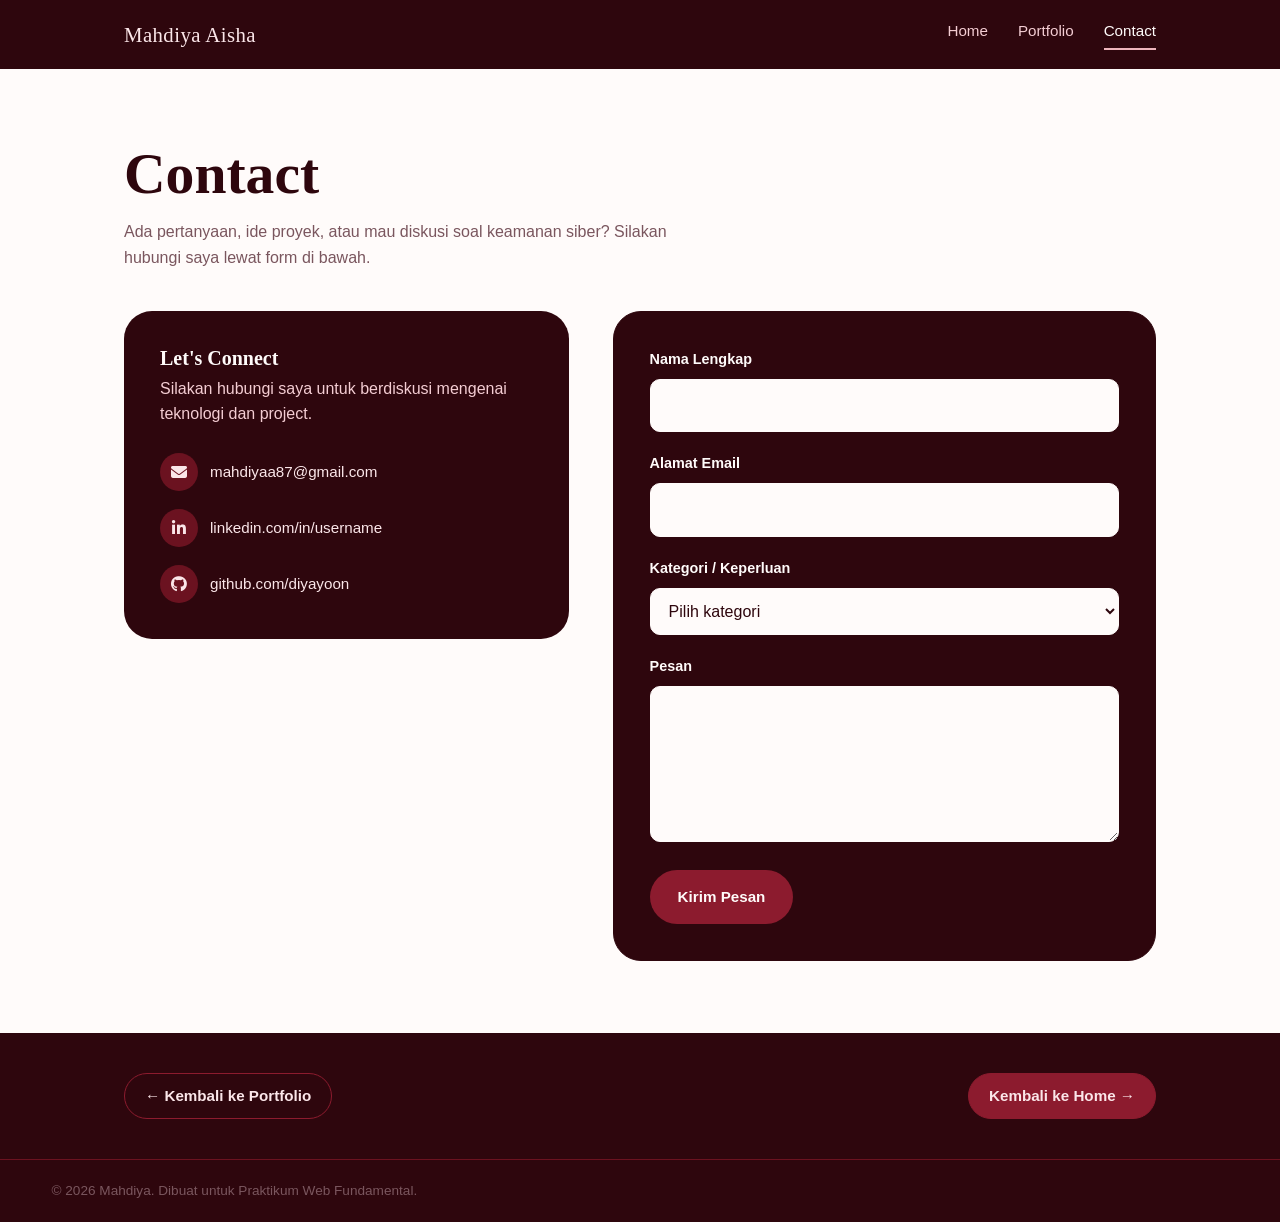
==== commit d889da2c: "pls g sanggup" ====
--- a/MINGGU 1/contact.html
+++ b/MINGGU 1/contact.html
@@ -1,122 +1,138 @@
 <!DOCTYPE html>
 <html lang="id">
 <head>
-    <meta charset="UTF-8">
-    <meta name="viewport" content="width=device-width, initial-scale=1.0">
-    <title>Contact | Mahdiya</title>
-    <link rel="stylesheet" href="style.css">
-    <link rel="stylesheet"
-          href="https://cdnjs.cloudflare.com/ajax/libs/font-awesome/6.5.2/css/all.min.css">
+  <meta charset="UTF-8">
+  <meta name="viewport" content="width=device-width, initial-scale=1.0">
+  <title>Contact | Mahdiya</title>
+
+  <!-- CSS utama -->
+  <link rel="stylesheet" href="style.css">
+
+  <!-- Font Awesome untuk icon -->
+  <link rel="stylesheet"
+        href="https://cdnjs.cloudflare.com/ajax/libs/font-awesome/6.5.2/css/all.min.css">
 </head>
+
 <body>
 
-<header class="site-header">
-    <nav class="navbar">
-        <a href="index.html" class="logo"><span>Mahdiya</span> Aisha</a>
-        <ul class="nav-menu">
-            <li><a href="index.html">Home</a></li>
-            <li><a href="portfolio.html">Portfolio</a></li>
-            <li><a href="contact.html" class="active">Contact</a></li>
-        </ul>
-    </nav>
-</header>
+  <header class="site-header">
+    <div class="wrap">
+      <a href="index.html" class="brand">Mahdiya Aisha</a>
 
-<main>
-    <section class="contact-section">
-        <div class="contact-header">
-            <p class="section-label">GET IN TOUCH</p>
-            <h1>Let's <span>Connect.</span></h1>
-            <p>
-                Jika ingin berdiskusi mengenai teknologi, web development,
-                cybersecurity, atau kolaborasi proyek, silakan kirimkan pesan
-                melalui form di bawah ini.
-            </p>
+      <nav class="nav-links" aria-label="Navigasi utama">
+        <a href="index.html">Home</a>
+        <a href="portfolio.html">Portfolio</a>
+        <a href="contact.html" aria-current="page">Contact</a>
+      </nav>
+    </div>
+  </header>
+
+  <main>
+    <section class="section">
+      <div class="wrap">
+
+        <div class="section-head">
+          <h1>Contact</h1>
+          <p>
+            Ada pertanyaan, ide proyek, atau mau diskusi soal keamanan siber?
+            Silakan hubungi saya lewat form di bawah.
+          </p>
         </div>
 
-        <div class="contact-container">
-            <div class="contact-info">
-                <h2>Contact Information</h2>
-                <p>
-                    Terbuka untuk diskusi, kolaborasi proyek, dan pertanyaan
-                    seputar bidang teknologi.
-                </p>
+        <div class="contact-layout">
 
-                <div class="contact-item">
-                    <div class="contact-icon">
-                        <i class="fa-solid fa-envelope"></i>
-                    </div>
-                    <div>
-                        <h3>Email</h3>
-                        <p>email@example.com</p>
-                    </div>
-                </div>
+          <!-- Contact Information -->
+          <div class="contact-info-card">
+            <h3>Let's Connect</h3>
+            <p>
+              Silakan hubungi saya untuk berdiskusi mengenai teknologi dan project.
+            </p>
 
-                <div class="contact-item">
-                    <div class="contact-icon">
-                        <i class="fa-brands fa-linkedin-in"></i>
-                    </div>
-                    <div>
-                        <h3>LinkedIn</h3>
-                        <p>Mahdiya</p>
-                    </div>
-                </div>
+            <div class="contact-info-list">
 
-                <div class="contact-item">
-                    <div class="contact-icon">
-                        <i class="fa-brands fa-github"></i>
-                    </div>
-                    <div>
-                        <h3>GitHub</h3>
-                        <p>diya-yoon</p>
-                    </div>
-                </div>
+              <a href="mailto:mahdiyaa87@gmail.com">
+                <span class="icon">
+                  <i class="fa-solid fa-envelope"></i>
+                </span>
+                mahdiyaa87@gmail.com
+              </a>
+
+              <a href="https://linkedin.com/in/username"
+                 target="_blank"
+                 rel="noopener">
+                <span class="icon">
+                  <i class="fa-brands fa-linkedin-in"></i>
+                </span>
+                linkedin.com/in/username
+              </a>
+
+              <a href="https://github.com/diyayoon"
+                 target="_blank"
+                 rel="noopener">
+                <span class="icon">
+                  <i class="fa-brands fa-github"></i>
+                </span>
+                github.com/diyayoon
+              </a>
+
+            </div>
+          </div>
+
+          <!-- Message Form -->
+          <form class="form-card" action="#" method="post">
+
+            <div class="form-row">
+              <label for="name">Nama Lengkap</label>
+              <input type="text" id="name" name="name" required>
             </div>
 
-            <div class="contact-form-wrapper">
-                <form class="contact-form" action="#" method="post">
-                    <div class="form-group">
-                        <label for="name">Nama Lengkap</label>
-                        <input type="text" id="name" name="name"
-                               placeholder="Masukkan nama lengkap" required>
-                    </div>
+            <div class="form-row">
+              <label for="email">Alamat Email</label>
+              <input type="email" id="email" name="email" required>
+            </div>
 
-                    <div class="form-group">
-                        <label for="email">Alamat Email</label>
-                        <input type="email" id="email" name="email"
-                               placeholder="nama@email.com" required>
-                    </div>
+            <div class="form-row">
+              <label for="category">Kategori / Keperluan</label>
+              <select id="category" name="category" required>
+                <option value="" disabled selected>Pilih kategori</option>
+                <option value="konsultasi">Konsultasi</option>
+                <option value="kolaborasi">Kolaborasi Proyek</option>
+                <option value="umum">Pertanyaan Umum</option>
+              </select>
+            </div>
 
-                    <div class="form-group">
-                        <label for="category">Kategori / Keperluan</label>
-                        <select id="category" name="category" required>
-                            <option value="" selected disabled>Pilih keperluan</option>
-                            <option value="consultation">Konsultasi</option>
-                            <option value="collaboration">Kolaborasi Proyek</option>
-                            <option value="question">Pertanyaan Umum</option>
-                        </select>
-                    </div>
+            <div class="form-row">
+              <label for="message">Pesan</label>
+              <textarea id="message" name="message" rows="5" required></textarea>
+            </div>
 
-                    <div class="form-group">
-                        <label for="phone">Nomor Telepon <span>(Opsional)</span></label>
-                        <input type="tel" id="phone" name="phone"
-                               placeholder="08xxxxxxxxxx">
-                    </div>
+            <button type="submit" class="btn btn-primary">
+              Kirim Pesan
+            </button>
 
-                    <div class="form-group">
-                        <label for="message">Pesan</label>
-                        <textarea id="message" name="message" rows="5"
-                                  placeholder="Tuliskan pesan atau keperluan Anda..."
-                                  required></textarea>
-                    </div>
+          </form>
 
-                    <button type="submit" class="contact-submit">
-                        Kirim Pesan <span>→</span>
-                    </button>
-                </form>
-            </div>
         </div>
+      </div>
     </section>
-</main>
+  </main>
+
+  <!-- Navigasi antar halaman -->
+  <nav class="page-nav" aria-label="Navigasi halaman">
+    <div class="wrap">
+      <a href="portfolio.html" class="page-nav-link">
+        ← Kembali ke Portfolio
+      </a>
+
+      <a href="index.html" class="page-nav-link next">
+        Kembali ke Home →
+      </a>
+    </div>
+  </nav>
+
+  <footer class="site-footer">
+    <p>&copy; 2026 Mahdiya. Dibuat untuk Praktikum Web Fundamental.</p>
+  </footer>
 
 </body>
 </html>
--- a/MINGGU 1/style.css
+++ b/MINGGU 1/style.css
@@ -1,1436 +1,361 @@
-
-* {
-    margin: 0;
-    padding: 0;
-    box-sizing: border-box;
-}
-
-html {
-    scroll-behavior: smooth;
-}
-
+/* ===== Reset ===== */
+* { box-sizing: border-box; margin: 0; padding: 0; }
+html { scroll-behavior: smooth; }
 body {
-    font-family: "Segoe UI", Arial, sans-serif;
-    background: #FBF3EF;
-    color: #3D2C29;
-    line-height: 1.7;
-}
-
-a {
-    text-decoration: none;
-    color: inherit;
-}
-
-ul {
-    list-style: none;
-}
-
-
-/* ========================================
-   VARIABLES
-======================================== */
-
-:root {
-    --blue: #D4B2AC;
-    --blue-dark: #B98F87;
-    --blue-light: #FBF3EF;
-
-    --yellow: #B98F87;
-    --yellow-light: #FBF3EF;
-
-    --dark: #3D2C29;
-    --gray: rgba(61,44,41,0.68);
-    --border: #D4B2AC;
-
-    --white: #FBF3EF;
-}
-
-
-/* ========================================
-   NAVIGATION
-======================================== */
-
+  font-family: Arial, Helvetica, sans-serif;
+  color: #2e060d;
+  background: #fffbfa;
+  line-height: 1.6;
+  font-size: 16px;
+}
+img { max-width: 100%; display: block; }
+a { color: inherit; text-decoration: none; }
+ul { list-style: none; }
+button, input, select, textarea { font: inherit; color: inherit; }
+
+h1, h2, h3 {
+  font-family: Georgia, "Times New Roman", serif;
+  color: #2e060d;
+  line-height: 1.15;
+  font-weight: 600;
+}
+h1 { font-size: clamp(2.4rem, 5vw, 3.6rem); }
+h2 { font-size: clamp(1.7rem, 3vw, 2.3rem); }
+h3 { font-size: 1.25rem; }
+p { color: #7a565e; max-width: 62ch; }
+
+.wrap {
+  max-width: 1080px;
+  margin-inline: auto;
+  padding-inline: 24px;
+}
+
+:focus-visible {
+  outline: 3px solid #8c1b2e;
+  outline-offset: 3px;
+}
+
+/* ===== Header / Nav ===== */
 .site-header {
-    position: sticky;
-    top: 20px;
-    z-index: 1000;
-
-    max-width: 1020px;
-    margin: 0 auto;
-
-    padding: 0 20px;
-}
-
-.navbar {
-    min-height: 64px;
-
-    padding: 0 26px;
-
-    display: flex;
-    align-items: center;
-    justify-content: space-between;
-
-    background: rgba(251, 243, 239, 0.94);
-
-    border: 1px solid var(--border);
-    border-radius: 16px;
-
-    box-shadow:
-        0 10px 35px rgba(61, 44, 41, 0.08);
-
-    backdrop-filter: blur(14px);
-}
-
-.logo {
-    font-size: 1.25rem;
-    font-weight: 800;
-    letter-spacing: -0.5px;
-}
-
-.logo span {
-    color: var(--blue);
-}
-
-.nav-menu {
-    display: flex;
-    gap: 34px;
-}
-
-.nav-menu a {
-    position: relative;
-
-    color: rgba(61,44,41,0.68);
-
-    font-size: 0.9rem;
-    font-weight: 600;
-
-    transition: color 0.2s ease;
-}
-
-.nav-menu a:hover,
-.nav-menu a.active {
-    color: var(--blue);
-}
-
-.nav-menu a::after {
-    content: "";
-
-    position: absolute;
-
-    left: 0;
-    bottom: -7px;
-
-    width: 0;
-    height: 2px;
-
-    background: var(--yellow);
-
-    transition: width 0.2s ease;
-}
-
-.nav-menu a:hover::after,
-.nav-menu a.active::after {
-    width: 100%;
-}
-
-
-/* ========================================
-   HERO
-======================================== */
-
+  background: #2e060d;
+  position: sticky;
+  top: 0;
+  z-index: 20;
+}
+.site-header .wrap {
+  display: flex;
+  align-items: center;
+  justify-content: space-between;
+  padding-block: 18px;
+}
+.brand {
+  font-family: Georgia, "Times New Roman", serif;
+  font-size: 1.3rem;
+  color: #fbe6e9;
+  letter-spacing: 0.02em;
+}
+.nav-links {
+  display: flex;
+  gap: 30px;
+}
+.nav-links a {
+  color: #f4cdd3;
+  font-weight: 500;
+  font-size: 0.95rem;
+  padding-bottom: 4px;
+  border-bottom: 2px solid transparent;
+  transition: border-color 0.2s ease, color 0.2s ease;
+}
+.nav-links a:hover,
+.nav-links a[aria-current="page"] {
+  color: #fffbfa;
+  border-color: #eeb4bc;
+}
+
+/* ===== Hero ===== */
 .hero {
-    max-width: 1020px;
-
-    min-height: 650px;
-
-    margin: auto;
-    padding: 80px 20px 70px;
-
-    display: grid;
-
-    grid-template-columns: 1.1fr 0.9fr;
-
-    align-items: center;
-
-    gap: 60px;
-}
-
-.hero-label {
-    color: var(--blue);
-
-    font-size: 0.78rem;
-    font-weight: 800;
-
-    letter-spacing: 2px;
-    text-transform: uppercase;
-}
-
-.hero h1 {
-    margin-top: 12px;
-
-    color: var(--blue);
-
-    font-size: clamp(4rem, 5vw, 6.8rem);
-
-    line-height: 0.95;
-
-    letter-spacing: -5px;
-}
-
-.hero h1 span {
-    color: var(--dark);
-}
-
-.hero h2 {
-    max-width: 620px;
-
-    margin-top: 28px;
-
-    color: #3D2C29;
-
-    font-size: clamp(1.7rem, 2vw, 2.6rem);
-
-    line-height: 1.15;
-
-    letter-spacing: -1px;
-}
-
-.hero-description {
-    max-width: 570px;
-
-    margin-top: 22px;
-
-    color: var(--gray);
-
-    font-size: 1rem;
-}
-
+  background: linear-gradient(180deg, #fbe6e9 0%, #fffbfa 65%);
+  padding-block: 72px 96px;
+  overflow: hidden;
+}
+.hero .wrap {
+  display: grid;
+  grid-template-columns: 1.1fr 0.9fr;
+  gap: 48px;
+  align-items: center;
+}
+.hero-eyebrow {
+  color: #8c1b2e;
+  font-weight: 600;
+  margin-bottom: 10px;
+}
+.hero-text p { margin-top: 18px; }
 .hero-actions {
-    margin-top: 32px;
-}
-
-
-/* ========================================
-   BUTTON
-======================================== */
-
+  display: flex;
+  gap: 14px;
+  margin-top: 32px;
+  flex-wrap: wrap;
+}
 .btn {
-    display: inline-flex;
-
-    align-items: center;
-    gap: 14px;
-
-    padding: 13px 22px;
-
-    border-radius: 10px;
-
-    font-weight: 700;
-
-    transition:
-        transform 0.2s ease,
-        box-shadow 0.2s ease,
-        background 0.2s ease;
-}
-
-.btn span {
-    font-size: 1.2rem;
-}
-
+  display: inline-flex;
+  align-items: center;
+  gap: 8px;
+  padding: 13px 26px;
+  border-radius: 999px;
+  font-weight: 600;
+  font-size: 0.95rem;
+  border: 2px solid transparent;
+  cursor: pointer;
+  transition: transform 0.15s ease, background 0.2s ease;
+}
 .btn-primary {
-    background: var(--blue);
-
-    color: white;
-
-    box-shadow:
-        0 12px 25px rgba(185, 143, 135, 0.22);
-}
-
-.btn-primary:hover {
-    background: var(--blue-dark);
-
-    transform: translateY(-2px);
-
-    box-shadow:
-        0 15px 30px rgba(185, 143, 135, 0.28);
-}
-
-
-/* ========================================
-   PROFILE
-======================================== */
-
-.hero-profile {
-    position: relative;
-
-    min-height: 430px;
-
-    display: flex;
-
-    align-items: center;
-    justify-content: center;
-}
-
-.profile-glow {
-    position: absolute;
-
-    width: 350px;
-    height: 350px;
-
-    border-radius: 50%;
-
-    background: #FBF3EF;
-
-    filter: blur(5px);
-}
-
-.profile-image {
-    position: relative;
-
-    z-index: 2;
-
-    width: 330px;
-    height: 330px;
-
-    border-radius: 50%;
-
-    overflow: hidden;
-
-    background: #FBF3EF;
-
-    border: 8px solid white;
-
-    box-shadow:
-        0 25px 60px rgba(61, 44, 41, 0.14),
-        0 0 0 1px #D4B2AC;
-}
-
-.profile-image img {
-    width: 100%;
-    height: 100%;
-
-    object-fit: cover;
-}
-
-.yellow-orb {
-    position: absolute;
-
-    z-index: 3;
-
-    width: 72px;
-    height: 72px;
-
-    right: 45px;
-    top: 55px;
-
-    border-radius: 50%;
-
-    background: var(--yellow);
-}
-
-.blue-orb {
-    position: absolute;
-
-    z-index: 3;
-
-    width: 48px;
-    height: 48px;
-
-    left: 35px;
-    bottom: 70px;
-
-    border-radius: 50%;
-
-    background: #D4B2AC;
-}
-
-
-/* ========================================
-   EXPERTISE
-======================================== */
-
-.expertise {
-    max-width: 1020px;
-
-    margin: 0 auto;
-
-    padding: 0 20px 70px;
-}
-
-.expertise-label {
-    margin-bottom: 18px;
-
-    color: rgba(61,44,41,0.55);
-
-    font-size: 0.75rem;
-    font-weight: 800;
-
-    letter-spacing: 2px;
-    text-transform: uppercase;
-}
-
-.expertise-list {
-    display: flex;
-
-    flex-wrap: wrap;
-
-    gap: 10px;
-}
-
-.expertise-list span {
-    padding: 8px 14px;
-
-    background: white;
-
-    border: 1px solid var(--border);
-
-    border-radius: 999px;
-
-    color: rgba(61,44,41,0.72);
-
-    font-size: 0.85rem;
-    font-weight: 600;
-}
-
-
-/* ========================================
-   SECTION
-======================================== */
-
+  background: #8c1b2e;
+  color: #fffbfa;
+}
+.btn-primary:hover { transform: translateY(-2px); background: #6b1220; }
+.btn-ghost {
+  border-color: #8c1b2e;
+  color: #6b1220;
+  background: transparent;
+}
+.btn-ghost:hover { background: #f4cdd3; }
+
+/* profile photo slot */
+.hero-photo {
+  position: relative;
+  width: min(320px, 80%);
+  margin-inline: auto;
+}
+.hero-photo::before {
+  content: "";
+  position: absolute;
+  inset: -18px;
+  background: #f4cdd3;
+  border-radius: 50%;
+  z-index: 0;
+  transform: rotate(-6deg);
+}
+.profile-photo {
+  position: relative;
+  z-index: 1;
+  width: 100%;
+  aspect-ratio: 1 / 1;
+  object-fit: cover;
+  border-radius: 50%;
+  border: 6px solid #fffbfa;
+  box-shadow: 0 18px 40px -20px rgba(46, 6, 13, 0.35);
+  background: #eeb4bc;
+}
+
+/* ===== Skill badges ===== */
+.badge-row {
+  display: flex;
+  flex-wrap: wrap;
+  gap: 10px;
+  margin-top: 16px;
+}
+.badge {
+  background: #f4cdd3;
+  color: #6b1220;
+  padding: 7px 16px;
+  border-radius: 999px;
+  font-size: 0.85rem;
+  font-weight: 600;
+}
+
+/* ===== Sections ===== */
 .section {
-    max-width: 1020px;
-
-    margin: auto;
-
-    padding: 100px 20px;
-}
-
-.section-heading {
-    max-width: 700px;
-
-    margin-bottom: 55px;
-}
-
-.section-label {
-    color: var(--blue);
-
-    font-size: 0.75rem;
-    font-weight: 800;
-
-    letter-spacing: 2px;
-    text-transform: uppercase;
-}
-
-.section-heading h2 {
-    margin-top: 10px;
-
-    font-size: clamp(2rem, 4vw, 3.2rem);
-
-    line-height: 1.15;
-
-    letter-spacing: -1px;
-}
-
-
-/* ========================================
-   ABOUT
-======================================== */
-
-.about {
-    border-top: 1px solid var(--border);
-}
+  padding-block: 72px;
+}
+.section-alt { background: #fbe6e9; }
+.section-head { max-width: 640px; margin-bottom: 40px; }
+.section-head p { margin-top: 12px; }
 
 .about-grid {
-    display: grid;
-
-    grid-template-columns: 0.8fr 1.2fr;
-
-    gap: 70px;
-}
-
-.about-description {
-    color: var(--gray);
-
-    font-size: 1rem;
-}
-
-.about-description p + p {
-    margin-top: 22px;
-}
-
-.skills h3 {
-    margin-bottom: 22px;
-
-    font-size: 1.2rem;
-}
-
-.skill-grid {
-    display: grid;
-
-    grid-template-columns: repeat(2, 1fr);
-
-    gap: 14px;
-}
-
-.skill-card {
-    padding: 22px;
-
-    background: white;
-
-    border: 1px solid var(--border);
-
-    border-radius: 14px;
-
-    transition:
-        transform 0.2s ease,
-        box-shadow 0.2s ease;
-}
-
-.skill-card:hover {
-    transform: translateY(-4px);
-
-    box-shadow:
-        0 15px 35px rgba(61, 44, 41, 0.10);
-}
-
-.skill-number {
-    color: var(--yellow);
-
-    font-size: 0.75rem;
-    font-weight: 800;
-}
-
-.skill-card h4 {
-    margin-top: 8px;
-
-    font-size: 1rem;
-}
-
-.skill-card p {
-    margin-top: 5px;
-
-    color: var(--gray);
-
-    font-size: 0.82rem;
-}
-
-
-/* ========================================
-   JOURNEY
-======================================== */
-
-.journey {
-    background: white;
-
-    max-width: none;
-
-    padding-left: max(20px, calc((100% - 980px) / 2));
-    padding-right: max(20px, calc((100% - 980px) / 2));
-}
-
-.journey-grid {
-    display: grid;
-
-    grid-template-columns: repeat(2, 1fr);
-
-    gap: 20px;
-}
-
-.journey-card {
-    padding: 32px;
-
-    background: #FBF3EF;
-
-    border: 1px solid var(--border);
-
-    border-radius: 16px;
-}
-
-.journey-year {
-    color: var(--blue);
-
-    font-size: 0.75rem;
-    font-weight: 800;
-
-    letter-spacing: 1.5px;
-    text-transform: uppercase;
-}
-
-.journey-card h3 {
-    margin-top: 10px;
-
-    font-size: 1.35rem;
-}
-
-.journey-place {
-    margin-top: 3px;
-
-    color: rgba(61,44,41,0.72);
-
-    font-weight: 600;
-}
-
-.journey-card p:last-child {
-    margin-top: 16px;
-
-    color: var(--gray);
-}
-
-
-/* ========================================
-   CTA
-======================================== */
-
-.cta {
-    max-width: 980px;
-
-    margin: 100px auto;
-
-    padding: 70px 30px;
-
-    text-align: center;
-
-    border-radius: 24px;
-
-    background:
-        linear-gradient(
-            135deg,
-            #D4B2AC,
-            #FBF3EF
-        );
-
-    border: 1px solid var(--border);
-}
-
-.cta h2 {
-    margin-top: 8px;
-
-    font-size: clamp(2rem, 4vw, 3rem);
-}
-
-.cta p:not(.section-label) {
-    margin: 14px auto 25px;
-
-    max-width: 500px;
-
-    color: var(--gray);
-}
-
-
-/* ========================================
-   FOOTER
-======================================== */
-
+  display: grid;
+  grid-template-columns: 1fr 1fr;
+  gap: 40px;
+}
+.timeline-item {
+  border-left: 3px solid #eeb4bc;
+  padding-left: 18px;
+  margin-bottom: 22px;
+}
+.timeline-item .when {
+  color: #8c1b2e;
+  font-weight: 600;
+  font-size: 0.85rem;
+}
+
+/* ===== Cards / Project grid ===== */
+.card-grid {
+  display: grid;
+  grid-template-columns: repeat(2, 1fr);
+  gap: 28px;
+}
+.card {
+  background: #fffbfa;
+  border: 1px solid #e9c3c9;
+  border-radius: 28px;
+  overflow: hidden;
+  display: flex;
+  flex-direction: column;
+  transition: transform 0.2s ease, box-shadow 0.2s ease;
+}
+.card:hover { transform: translateY(-4px); box-shadow: 0 18px 40px -20px rgba(46, 6, 13, 0.35); }
+.card-media {
+  aspect-ratio: 16 / 10;
+  background: linear-gradient(135deg, #8c1b2e, #eeb4bc);
+}
+.card-media img { width: 100%; height: 100%; object-fit: cover; }
+.card-body { padding: 24px; display: flex; flex-direction: column; gap: 10px; flex: 1; }
+.card-body p { font-size: 0.95rem; }
+.card-tags { display: flex; flex-wrap: wrap; gap: 8px; margin-top: 4px; }
+.tag {
+  font-size: 0.78rem;
+  font-weight: 600;
+  color: #6b1220;
+  background: #f4cdd3;
+  padding: 4px 11px;
+  border-radius: 999px;
+}
+.card-link {
+  margin-top: auto;
+  color: #8c1b2e;
+  font-weight: 600;
+  font-size: 0.9rem;
+}
+.card-link:hover { text-decoration: underline; }
+
+/* ===== Contact page ===== */
+.contact-layout {
+  display: grid;
+  grid-template-columns: 0.9fr 1.1fr;
+  gap: 44px;
+  align-items: start;
+}
+.contact-info-card {
+  background: #2e060d;
+  color: #fbe6e9;
+  border-radius: 28px;
+  padding: 36px;
+}
+.contact-info-card h3 { color: #fffbfa; margin-bottom: 6px; }
+.contact-info-card p { color: #f4cdd3; }
+.contact-info-list { margin-top: 26px; display: flex; flex-direction: column; gap: 18px; }
+.contact-info-list a,
+.contact-info-list span {
+  display: flex;
+  align-items: center;
+  gap: 12px;
+  font-size: 0.95rem;
+  color: #fbe6e9;
+}
+.contact-info-list .icon {
+  width: 38px;
+  height: 38px;
+  border-radius: 50%;
+  background: #6b1220;
+  display: grid;
+  place-items: center;
+  flex-shrink: 0;
+  font-size: 1rem;
+}
+.contact-info-list a:hover { color: #eeb4bc; }
+
+.form-card {
+  background: #2e060d;
+  border: 1px solid #2e060d;
+  border-radius: 28px;
+  padding: 36px;
+}
+
+.form-row {
+  margin-bottom: 20px;
+}
+
+.form-row label {
+  display: block;
+  font-weight: 600;
+  font-size: 0.9rem;
+  margin-bottom: 8px;
+  color: #fffbfa;
+}
+
+.form-row input,
+.form-row select,
+.form-row textarea {
+  width: 100%;
+  padding: 13px 14px;
+  border: 1.5px solid #fffbfa;
+  border-radius: 10px;
+  background: #fffbfa;
+  color: #2e060d;
+  font-family: inherit;
+  box-sizing: border-box;
+  transition: border-color 0.2s ease, background 0.2s ease;
+}
+
+.form-row input::placeholder,
+.form-row textarea::placeholder {
+  color: #6b1220;
+}
+
+.form-row input:focus,
+.form-row select:focus,
+.form-row textarea:focus {
+  border-color: #fffbfa;
+  outline: none;
+}
+
+.form-row textarea {
+  resize: vertical;
+  min-height: 120px;
+  cursor: text;
+}
+
+/* ===== Page-to-page footer nav ===== */
+.page-nav {
+  background: #2e060d;
+  padding-block: 40px;
+}
+.page-nav .wrap {
+  display: flex;
+  align-items: center;
+  justify-content: space-between;
+  gap: 20px;
+  flex-wrap: wrap;
+}
+.page-nav-link {
+  color: #fbe6e9;
+  font-weight: 600;
+  font-size: 0.95rem;
+  padding: 10px 20px;
+  border: 1.5px solid #8c1b2e;
+  border-radius: 999px;
+  transition: background 0.2s ease;
+}
+.page-nav-link:hover { background: #6b1220; }
+.page-nav-link.next { background: #8c1b2e; }
+.page-nav-link.next:hover { background: #a8283d; }
+
+/* ===== Footer ===== */
 .site-footer {
-    padding: 28px 20px;
-
-    display: flex;
-
-    justify-content: space-between;
-
-    max-width: 1020px;
-
-    margin: auto;
-
-    border-top: 1px solid var(--border);
-
-    color: rgba(61,44,41,0.55);
-
-    font-size: 0.8rem;
-}
-
-
-/* ========================================
-   RESPONSIVE
-======================================== */
-
+  background: #2e060d;
+  color: #eeb4bc;
+  text-align: center;
+  padding-block: 20px;
+  font-size: 0.85rem;
+  border-top: 1px solid #6b1220;
+}
+
+/* ===== Responsive ===== */
 @media (max-width: 800px) {
-
-    .site-header {
-        top: 10px;
-    }
-
-    .navbar {
-        padding: 0 18px;
-    }
-
-    .nav-menu {
-        gap: 18px;
-    }
-
-    .hero {
-        grid-template-columns: 1fr;
-
-        text-align: center;
-
-        padding-top: 70px;
-    }
-
-    .hero-profile {
-        order: -1;
-
-        min-height: 350px;
-    }
-
-    .hero-description {
-        margin-left: auto;
-        margin-right: auto;
-    }
-
-    .hero-actions {
-        display: flex;
-        justify-content: center;
-    }
-
-    .about-grid {
-        grid-template-columns: 1fr;
-
-        gap: 45px;
-    }
-
-    .journey-grid {
-        grid-template-columns: 1fr;
-    }
-
-    .site-footer {
-        flex-direction: column;
-
-        gap: 5px;
-
-        text-align: center;
-    }
-}
-
-
-@media (max-width: 500px) {
-
-    .navbar {
-        min-height: 58px;
-    }
-
-    .logo {
-        font-size: 1rem;
-    }
-
-    .nav-menu {
-        gap: 12px;
-    }
-
-    .nav-menu a {
-        font-size: 0.78rem;
-    }
-
-    .hero {
-        padding-top: 50px;
-    }
-
-    .hero h1 {
-        font-size: 4rem;
-
-        letter-spacing: -3px;
-    }
-
-    .hero h2 {
-        font-size: 1.5rem;
-    }
-
-    .profile-image {
-        width: 260px;
-        height: 260px;
-    }
-
-    .profile-glow {
-        width: 280px;
-        height: 280px;
-    }
-
-    .yellow-orb {
-        right: 20px;
-        top: 50px;
-
-        width: 55px;
-        height: 55px;
-    }
-
-    .blue-orb {
-        left: 15px;
-        bottom: 50px;
-
-        width: 38px;
-        height: 38px;
-    }
-
-    .skill-grid {
-        grid-template-columns: 1fr;
-    }
-}
-
-/* ========================================
-   PORTFOLIO
-======================================== */
-
-.portfolio-hero {
-    max-width: 1020px;
-
-    margin: auto;
-
-    padding: 110px 20px 70px;
-}
-
-.portfolio-hero h1 {
-    margin-top: 10px;
-
-    color: var(--blue);
-
-    font-size: clamp(3rem, 7vw, 5.5rem);
-
-    line-height: 1;
-
-    letter-spacing: -4px;
-}
-
-.portfolio-hero h1 span {
-    color: var(--dark);
-}
-
-.portfolio-hero > p:last-child {
-    max-width: 600px;
-
-    margin-top: 25px;
-
-    color: var(--gray);
-
-    font-size: 1rem;
-}
-
-
-/* PROJECT SECTION */
-
-.project-section {
-    max-width: 1020px;
-
-    margin: auto;
-
-    padding: 20px 20px 100px;
-}
-
-.project-grid {
-    display: grid;
-
-    grid-template-columns: repeat(2, 1fr);
-
-    gap: 20px;
-}
-
-
-/* PROJECT CARD */
-
-.project-card {
-    position: relative;
-
-    min-height: 390px;
-
-    padding: 30px;
-
-    background: white;
-
-    border: 1px solid var(--border);
-
-    border-radius: 18px;
-
-    overflow: hidden;
-
-    transition:
-        transform 0.2s ease,
-        box-shadow 0.2s ease;
-}
-
-.project-card:hover {
-    transform: translateY(-5px);
-
-    box-shadow:
-        0 20px 45px rgba(61, 44, 41, 0.12);
-}
-
-.project-card::after {
-    content: "";
-
-    position: absolute;
-
-    width: 120px;
-    height: 120px;
-
-    right: -40px;
-    bottom: -40px;
-
-    border-radius: 50%;
-
-    background: var(--blue-light);
-}
-
-.project-number {
-    color: var(--yellow);
-
-    font-size: 0.8rem;
-
-    font-weight: 800;
-
-    letter-spacing: 2px;
-}
-
-.project-content {
-    position: relative;
-
-    z-index: 2;
-}
-
-.project-category {
-    margin-top: 35px;
-
-    color: var(--blue);
-
-    font-size: 0.72rem;
-
-    font-weight: 800;
-
-    letter-spacing: 1.5px;
-
-    text-transform: uppercase;
-}
-
-.project-card h2 {
-    margin-top: 8px;
-
-    font-size: 1.65rem;
-
-    line-height: 1.2;
-}
-
-.project-card p:not(.project-category) {
-    margin-top: 14px;
-
-    color: var(--gray);
-
-    font-size: 0.9rem;
-}
-
-.project-tags {
-    display: flex;
-
-    flex-wrap: wrap;
-
-    gap: 7px;
-
-    margin-top: 22px;
-}
-
-.project-tags span {
-    padding: 5px 10px;
-
-    border-radius: 999px;
-
-    background: var(--blue-light);
-
-    color: var(--blue-dark);
-
-    font-size: 0.72rem;
-
-    font-weight: 700;
-}
-
-.project-link {
-    display: inline-block;
-
-    margin-top: 25px;
-
-    color: var(--blue);
-
-    font-size: 0.85rem;
-
-    font-weight: 700;
-}
-
-.project-link:hover {
-    color: var(--blue-dark);
-}
-
-
-/* PORTFOLIO RESPONSIVE */
-
-@media (max-width: 700px) {
-
-    .project-grid {
-        grid-template-columns: 1fr;
-    }
-
-    .portfolio-hero {
-        padding-top: 80px;
-    }
-
-    .portfolio-hero h1 {
-        letter-spacing: -2px;
-    }
-
-}
-
-/* ========================================
-   PROJECT IMAGE SLIDER
-======================================== */
-
-.project-slider {
-    position: relative;
-
-    width: 100%;
-
-    margin-top: 28px;
-}
-
-/* Area yang terlihat */
-
-.slider-window {
-    width: 100%;
-
-    overflow: hidden;
-
-    border-radius: 12px;
-
-    border: 1px solid var(--border);
-
-    background: #FBF3EF;    
-}
-
-/* Track yang bergerak */
-
-.slider-track {
-    display: flex;
-
-    width: 100%;
-
-    transition: transform 0.45s ease;
-}
-
-/* Setiap slide */
-
-.slide {
-    flex: 0 0 100%;
-
-    width: 100%;
-
-    display: flex;
-
-    justify-content: center;
-    align-items: center;
-
-    box-sizing: border-box;
-}
-/* Screenshot */
-
-.slide img {
-    display: block;
-
-    width: 100%;
-
-    height: auto;
-
-    max-height: 360px;
-
-    object-fit: contain;
-
-    border-radius: 10px;
-}
-
-
-/* ========================================
-   SLIDER BUTTON
-======================================== */
-
-.slider-button {
-    position: absolute;
-
-    top: 50%;
-
-    transform: translateY(-50%);
-
-    width: 44px;
-    height: 44px;
-
-    border-radius: 50%;
-
-    border: 1px solid #D4B2AC;
-
-    background: rgba(251, 243, 239, 0.95);
-
-    color: #B98F87;
-
-    font-size: 22px;
-
-    font-weight: 700;
-
-    cursor: pointer;
-
-    z-index: 5;
-
-    box-shadow: 0 5px 15px rgba(61, 44, 41, 0.12);
-
-    transition:
-        transform 0.2s ease,
-        background 0.2s ease;
-}
-
-.slider-button:hover {
-    background: #FBF3EF;
-
-    transform:
-        translateY(-50%)
-        scale(1.08);
-}
-
-.slider-prev {
-    left: 14px;
-}
-
-.slider-next {
-    right: 14px;
-}
-
-
-/* ========================================
-   SLIDER DOTS
-======================================== */
-
-.slider-dots {
-    display: flex;
-
-    justify-content: center;
-    align-items: center;
-
-    gap: 9px;
-
-    margin-top: 15px;
-}
-
-.slider-dot {
-    width: 9px;
-    height: 9px;
-
-    padding: 0;
-
-    border: none;
-
-    border-radius: 50%;
-
-    background: #D4B2AC;
-
-    cursor: pointer;
-
-    transition:
-        width 0.2s ease,
-        background 0.2s ease;
-}
-
-.slider-dot.active {
-    width: 24px;
-
-    border-radius: 10px;
-
-    background: #B98F87;
-}
-
-/* ========================================
-   CONTACT PAGE
-======================================== */
-
-.contact-section {
-    max-width: 1100px;
-    margin: 0 auto;
-    padding: 90px 40px;
-}
-
-
-/* HEADER */
-
-.contact-header {
-    max-width: 700px;
-    margin-bottom: 50px;
-}
-
-.contact-header .section-label {
-    color: var(--blue);
-    font-size: 0.78rem;
-    font-weight: 800;
-    letter-spacing: 2px;
-    text-transform: uppercase;
-}
-
-.contact-header h1 {
-    margin: 15px 0;
-    font-size: clamp(3rem, 6vw, 5rem);
-    line-height: 1;
-    letter-spacing: -3px;
-}
-
-.contact-header h1 span {
-    color: var(--blue);
-}
-
-.contact-header > p:last-child {
-    color: rgba(61,44,41,0.68);
-    font-size: 1.05rem;
-    line-height: 1.8;
-}
-
-
-
-/* CONTACT CONTAINER */
-
-.contact-container {
-    display: grid;
-    grid-template-columns: 0.8fr 1.2fr;
-    gap: 50px;
-    align-items: start;
-}
-
-
-
-/* INFORMATION */
-
-.contact-info {
-    padding: 30px;
-    border-radius: 24px;
-    background: #B98F87;
-    border: 1px solid #B98F87;
-}
-
-.contact-info h2 {
-    margin-top: 0;
-    color: #FBF3EF;
-    font-size: 1.6rem;
-}
-
-.contact-info > p {
-    color: rgba(251,243,239,0.88);
-    line-height: 1.7;
-    margin-bottom: 30px;
-}
-
-
-
-/* CONTACT ITEM */
-
-.contact-item {
-    display: flex;
-    align-items: center;
-    gap: 15px;
-    margin-top: 22px;
-}
-
-.contact-icon {
-    width: 45px;
-    height: 45px;
-
-    display: flex;
-    align-items: center;
-    justify-content: center;
-
-    border-radius: 50%;
-
-    background: #FBF3EF;
-    border: 1px solid #FBF3EF;
-
-    color: #B98F87;
-    font-weight: 800;
-}
-
-.contact-item h3 {
-    margin: 0 0 4px;
-    font-size: 0.95rem;
-    color: #FBF3EF;
-}
-
-.contact-item p {
-    margin: 0;
-    color: rgba(251,243,239,0.88);
-    font-size: 0.9rem;
-}
-
-
-
-/* FORM */
-
-.contact-form-wrapper {
-    padding: 35px;
-
-    background: white;
-
-    border: 1px solid #D4B2AC;
-    border-radius: 24px;
-
-    box-shadow: 0 15px 40px rgba(61, 44, 41, 0.08);
-}
-
-.contact-form {
-    display: flex;
-    flex-direction: column;
-    gap: 20px;
-}
-
-
-
-/* FORM GROUP */
-
-.form-group {
-    display: flex;
-    flex-direction: column;
-    gap: 8px;
-}
-
-.form-group label {
-    font-weight: 700;
-    color: #3D2C29;
-}
-
-.form-group label span {
-    font-weight: 400;
-    color: rgba(61,44,41,0.55);
-    font-size: 0.85rem;
-}
-
-
-
-/* INPUT */
-
-.form-group input,
-.form-group select,
-.form-group textarea {
-
-    width: 100%;
-    box-sizing: border-box;
-
-    padding: 14px 16px;
-
-    border: 1px solid #D4B2AC;
-    border-radius: 12px;
-
-    background: #FBF3EF;
-
-    color: #3D2C29;
-
-    font-family: inherit;
-    font-size: 0.95rem;
-
-    outline: none;
-
-    transition:
-        border-color 0.2s ease,
-        box-shadow 0.2s ease;
-}
-
-
-.form-group textarea {
-    resize: vertical;
-}
-
-
-.form-group input:focus,
-.form-group select:focus,
-.form-group textarea:focus {
-
-    border-color: var(--blue);
-
-    box-shadow:
-        0 0 0 3px rgba(185, 143, 135, 0.12);
-}
-
-
-
-/* SUBMIT BUTTON */
-
-.contact-submit {
-
-    margin-top: 5px;
-
-    padding: 15px 25px;
-
-    border: none;
-    border-radius: 12px;
-
-    background: var(--blue);
-    color: white;
-
-    font-size: 1rem;
-    font-weight: 700;
-
-    cursor: pointer;
-
-    display: flex;
-    align-items: center;
-    justify-content: center;
-    gap: 10px;
-
-    transition:
-        transform 0.2s ease,
-        box-shadow 0.2s ease;
-}
-
-
-.contact-submit:hover {
-
-    transform: translateY(-2px);
-
-    box-shadow:
-        0 10px 25px rgba(185, 143, 135, 0.25);
-}
-
-
-.contact-submit span {
-    font-size: 1.2rem;
-}
-
-
-
-/* RESPONSIVE */
-
-@media (max-width: 800px) {
-
-    .contact-section {
-        padding: 60px 25px;
-    }
-
-    .contact-container {
-        grid-template-columns: 1fr;
-    }
-
-    .contact-header h1 {
-        letter-spacing: -2px;
-    }
-
-}
-
-/* ========================================
-   MAHDIYA PROFILE PLACEHOLDER
-======================================== */
-.profile-placeholder {
-    position: relative;
-    z-index: 2;
-    width: 330px;
-    height: 330px;
-    border-radius: 50%;
-    display: flex;
-    align-items: center;
-    justify-content: center;
-    background: #FBF3EF;
-    border: 8px solid white;
-    box-shadow:
-        0 25px 60px rgba(61, 44, 41, 0.14),
-        0 0 0 1px #D4B2AC;
-    color: var(--blue);
-    font-size: 1.5rem;
-    font-weight: 800;
-    letter-spacing: 2px;
-}
-
-@media (max-width: 500px) {
-    .profile-placeholder {
-        width: 260px;
-        height: 260px;
-    }
-}
+  .hero .wrap { grid-template-columns: 1fr; }
+  .hero-photo { order: -1; width: min(220px, 60%); }
+  .about-grid,
+  .card-grid,
+  .contact-layout,
+  .two-col { grid-template-columns: 1fr; }
+  .nav-links { gap: 18px; }
+}
